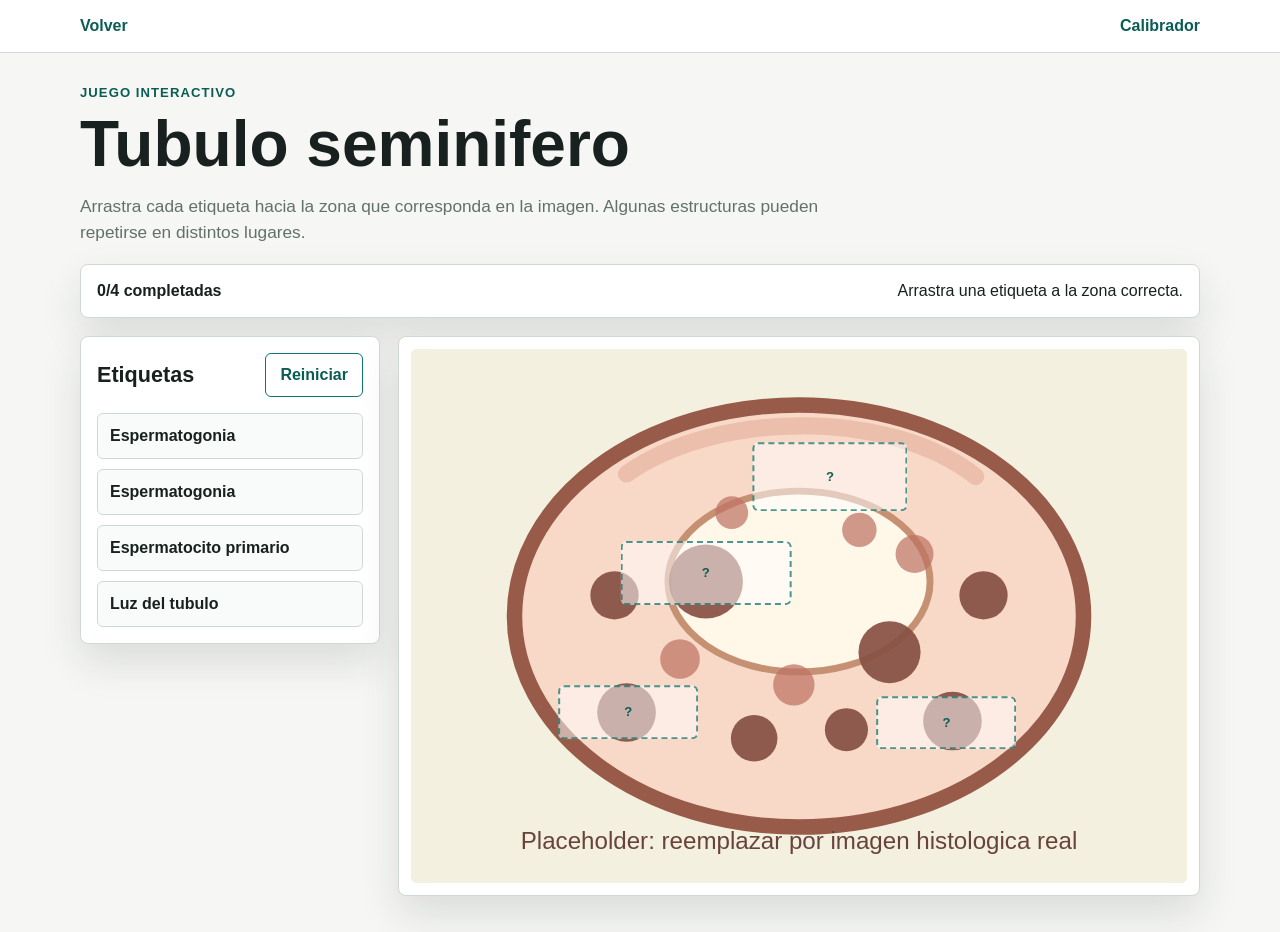
==== game.html @ eb305e26 "Crear plantilla base de juegos de histología" ====
<!doctype html>
<html lang="es">
  <head>
    <meta charset="utf-8">
    <meta name="viewport" content="width=device-width, initial-scale=1">
    <title>Juego de histologia</title>
    <link rel="stylesheet" href="src/styles.css">
  </head>
  <body>
    <header class="compact-header">
      <div class="wrap header-row">
        <a class="secondary-link" href="index.html">Volver</a>
        <a class="secondary-link" href="calibrador.html">Calibrador</a>
      </div>
    </header>

    <main class="wrap">
      <section class="game-intro">
        <p class="eyebrow">Juego interactivo</p>
        <h1 id="game-title">Cargando...</h1>
        <p id="game-instructions" class="lead"></p>
      </section>

      <section id="status-panel" class="status-panel" aria-live="polite">
        <span id="progress-text">0/0 completadas</span>
        <span id="feedback-text">Arrastra una etiqueta a la imagen.</span>
      </section>

      <section class="play-layout" aria-label="Area de juego">
        <aside class="labels-panel">
          <div class="panel-heading">
            <h2>Etiquetas</h2>
            <button id="reset-button" class="button secondary" type="button">Reiniciar</button>
          </div>
          <div id="labels-list" class="labels-list"></div>
        </aside>

        <div class="image-panel">
          <div id="image-stage" class="image-stage">
            <img id="game-image" alt="">
            <div id="drop-zones"></div>
          </div>
        </div>
      </section>
    </main>

    <script src="src/game.js"></script>
  </body>
</html>
---- src/styles.css ----
:root {
  color-scheme: light;
  --bg: #f6f7f4;
  --surface: #ffffff;
  --surface-strong: #edf4f2;
  --ink: #18211f;
  --muted: #62706c;
  --line: #cfd9d4;
  --accent: #0f766e;
  --accent-dark: #0b5c55;
  --danger: #a33b25;
  --success: #26734d;
  --shadow: 0 18px 40px rgba(24, 33, 31, 0.12);
}

* {
  box-sizing: border-box;
}

body {
  margin: 0;
  background: var(--bg);
  color: var(--ink);
  font-family: Arial, Helvetica, sans-serif;
  line-height: 1.5;
}

img {
  display: block;
  max-width: 100%;
}

button,
input {
  font: inherit;
}

.wrap {
  width: min(1120px, calc(100% - 32px));
  margin: 0 auto;
}

.site-header {
  background: linear-gradient(135deg, #dcebe7 0%, #f7f4df 100%);
  border-bottom: 1px solid var(--line);
  padding: 56px 0 48px;
}

.compact-header {
  background: var(--surface);
  border-bottom: 1px solid var(--line);
  padding: 14px 0;
}

.header-row,
.section-heading,
.panel-heading {
  display: flex;
  align-items: center;
  justify-content: space-between;
  gap: 16px;
}

.main-layout {
  padding: 36px 0;
}

.eyebrow {
  margin: 0 0 8px;
  color: var(--accent-dark);
  font-size: 0.82rem;
  font-weight: 700;
  letter-spacing: 0.08em;
  text-transform: uppercase;
}

h1,
h2,
h3,
p {
  overflow-wrap: anywhere;
}

h1 {
  margin: 0;
  font-size: clamp(2rem, 5vw, 4rem);
  line-height: 1.05;
}

h2 {
  margin: 0;
  font-size: 1.35rem;
}

h3 {
  margin: 0 0 8px;
  font-size: 1.1rem;
}

.lead {
  max-width: 760px;
  margin: 16px 0 0;
  color: var(--muted);
  font-size: 1.08rem;
}

.muted {
  color: var(--muted);
}

.secondary-link {
  color: var(--accent-dark);
  font-weight: 700;
  text-decoration: none;
}

.secondary-link:hover {
  text-decoration: underline;
}

.games-grid {
  display: grid;
  grid-template-columns: repeat(auto-fit, minmax(240px, 1fr));
  gap: 16px;
  margin-top: 18px;
}

.game-card,
.labels-panel,
.image-panel,
.status-panel,
.calibrator-tools,
.calibrator-output,
.calibrator-stage-wrap {
  background: var(--surface);
  border: 1px solid var(--line);
  border-radius: 8px;
  box-shadow: var(--shadow);
}

.game-card {
  display: flex;
  min-height: 180px;
  flex-direction: column;
  justify-content: space-between;
  gap: 18px;
  padding: 20px;
}

.game-card p {
  margin: 0;
  color: var(--muted);
}

.button {
  display: inline-flex;
  min-height: 42px;
  align-items: center;
  justify-content: center;
  border: 1px solid var(--accent);
  border-radius: 6px;
  background: var(--accent);
  color: #ffffff;
  cursor: pointer;
  font-weight: 700;
  padding: 9px 14px;
  text-decoration: none;
}

.button:hover {
  background: var(--accent-dark);
  border-color: var(--accent-dark);
}

.button.secondary {
  background: #ffffff;
  color: var(--accent-dark);
}

.button.secondary:hover {
  background: var(--surface-strong);
}

.game-intro {
  padding: 30px 0 18px;
}

.status-panel {
  display: flex;
  align-items: center;
  justify-content: space-between;
  gap: 16px;
  margin-bottom: 18px;
  padding: 14px 16px;
}

#progress-text {
  font-weight: 700;
}

#feedback-text.success {
  color: var(--success);
  font-weight: 700;
}

#feedback-text.error {
  color: var(--danger);
  font-weight: 700;
}

.play-layout {
  display: grid;
  grid-template-columns: minmax(220px, 300px) 1fr;
  gap: 18px;
  align-items: start;
  padding-bottom: 36px;
}

.labels-panel {
  padding: 16px;
}

.labels-list {
  display: grid;
  gap: 10px;
  margin-top: 16px;
}

.label-chip {
  min-height: 44px;
  border: 1px solid var(--line);
  border-radius: 6px;
  background: #f9fbfa;
  color: var(--ink);
  cursor: grab;
  font-weight: 700;
  padding: 10px 12px;
  text-align: left;
}

.label-chip:active {
  cursor: grabbing;
}

.label-chip.used {
  opacity: 0.45;
}

.label-chip.selected {
  border-color: var(--accent);
  background: var(--surface-strong);
  box-shadow: inset 0 0 0 2px rgba(15, 118, 110, 0.22);
}

.image-panel {
  overflow: hidden;
  padding: 12px;
}

.image-stage {
  position: relative;
  overflow: hidden;
  border-radius: 6px;
  background: #e6ece9;
}

.image-stage img {
  width: 100%;
  height: auto;
  user-select: none;
}

.drop-zone {
  position: absolute;
  display: grid;
  min-width: 44px;
  min-height: 32px;
  place-items: center;
  border: 2px dashed rgba(15, 118, 110, 0.75);
  border-radius: 6px;
  background: rgba(255, 255, 255, 0.52);
  color: var(--accent-dark);
  font-size: 0.82rem;
  font-weight: 700;
  text-align: center;
  transform: translate(-50%, -50%);
  transition: background 120ms ease, border-color 120ms ease;
}

.drop-zone.over {
  background: rgba(220, 235, 231, 0.9);
  border-color: var(--accent-dark);
}

.drop-zone.correct {
  border-color: var(--success);
  background: rgba(218, 242, 226, 0.94);
  color: var(--success);
}

.notice {
  border: 1px solid var(--line);
  border-radius: 8px;
  background: var(--surface);
  padding: 14px 16px;
}

.notice.error {
  border-color: #e3b4a8;
  color: var(--danger);
}

.calibrator-tools,
.calibrator-output {
  display: grid;
  grid-template-columns: 1fr auto auto;
  gap: 14px;
  align-items: end;
  margin-bottom: 16px;
  padding: 16px;
}

.calibrator-output {
  grid-template-columns: 1fr auto minmax(70px, auto);
}

label {
  display: grid;
  gap: 6px;
  color: var(--muted);
  font-size: 0.92rem;
  font-weight: 700;
}

input[type="text"] {
  width: 100%;
  min-height: 42px;
  border: 1px solid var(--line);
  border-radius: 6px;
  color: var(--ink);
  padding: 9px 11px;
}

.toggle {
  display: flex;
  min-height: 42px;
  align-items: center;
  gap: 8px;
  color: var(--ink);
}

.calibrator-stage-wrap {
  padding: 12px;
}

.calibrator-stage {
  position: relative;
  overflow: hidden;
  border-radius: 6px;
  background: #e6ece9;
}

.calibrator-stage.with-grid::after {
  position: absolute;
  inset: 0;
  background-image:
    linear-gradient(rgba(15, 118, 110, 0.24) 1px, transparent 1px),
    linear-gradient(90deg, rgba(15, 118, 110, 0.24) 1px, transparent 1px);
  background-size: 10% 10%;
  content: "";
  pointer-events: none;
}

.calibrator-stage img {
  width: 100%;
  height: auto;
}

.calibrator-marker {
  position: absolute;
  width: 18px;
  height: 18px;
  border: 3px solid #ffffff;
  border-radius: 999px;
  background: var(--danger);
  box-shadow: 0 0 0 2px var(--danger);
  transform: translate(-50%, -50%);
}

@media (max-width: 760px) {
  .site-header {
    padding: 36px 0 30px;
  }

  .header-row,
  .section-heading,
  .status-panel,
  .panel-heading {
    align-items: flex-start;
    flex-direction: column;
  }

  .play-layout {
    grid-template-columns: 1fr;
  }

  .labels-list {
    grid-template-columns: repeat(auto-fit, minmax(140px, 1fr));
  }

  .calibrator-tools,
  .calibrator-output {
    grid-template-columns: 1fr;
  }
}
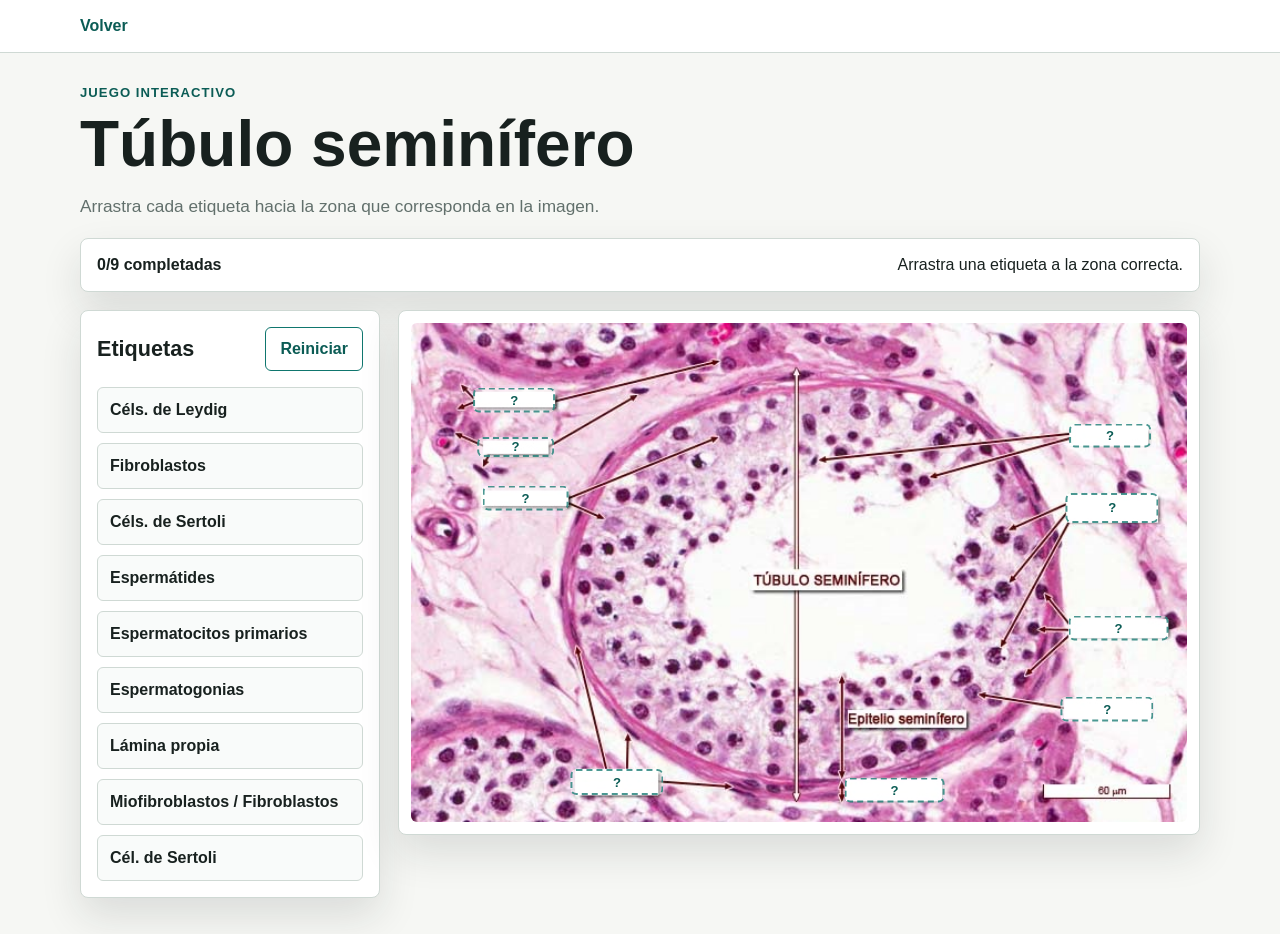
==== commit 6b374104: "Limpiar interfaz para estudiantes" ====
--- a/game.html
+++ b/game.html
@@ -3,14 +3,13 @@
   <head>
     <meta charset="utf-8">
     <meta name="viewport" content="width=device-width, initial-scale=1">
-    <title>Juego de histologia</title>
+    <title>Juego de histología</title>
     <link rel="stylesheet" href="src/styles.css">
   </head>
   <body>
     <header class="compact-header">
       <div class="wrap header-row">
         <a class="secondary-link" href="index.html">Volver</a>
-        <a class="secondary-link" href="calibrador.html">Calibrador</a>
       </div>
     </header>
 
@@ -26,7 +25,7 @@
         <span id="feedback-text">Arrastra una etiqueta a la imagen.</span>
       </section>
 
-      <section class="play-layout" aria-label="Area de juego">
+      <section class="play-layout" aria-label="Área de juego">
         <aside class="labels-panel">
           <div class="panel-heading">
             <h2>Etiquetas</h2>
--- a/src/styles.css
+++ b/src/styles.css
@@ -272,19 +272,33 @@
 
 .drop-zone {
   position: absolute;
-  display: grid;
-  min-width: 44px;
-  min-height: 32px;
-  place-items: center;
+  display: flex;
+  min-width: 0;
+  min-height: 0;
+  align-items: center;
+  justify-content: center;
   border: 2px dashed rgba(15, 118, 110, 0.75);
   border-radius: 6px;
   background: rgba(255, 255, 255, 0.52);
   color: var(--accent-dark);
   font-size: 0.82rem;
   font-weight: 700;
+  line-height: 1;
+  overflow: hidden;
+  overflow-wrap: anywhere;
+  padding: 0 2px;
   text-align: center;
   transform: translate(-50%, -50%);
   transition: background 120ms ease, border-color 120ms ease;
+  white-space: normal;
+  word-break: normal;
+}
+
+.drop-zone.compact {
+  border-width: 1px;
+  font-size: 0.58rem;
+  line-height: 0.95;
+  padding: 0 1px;
 }
 
 .drop-zone.over {
@@ -296,6 +310,16 @@
   border-color: var(--success);
   background: rgba(218, 242, 226, 0.94);
   color: var(--success);
+  font-size: 0.62rem;
+  hyphens: auto;
+  line-height: 1.05;
+  padding: 1px 3px;
+}
+
+.drop-zone.compact.correct {
+  font-size: 0.5rem;
+  line-height: 0.9;
+  padding: 0 1px;
 }
 
 .notice {
